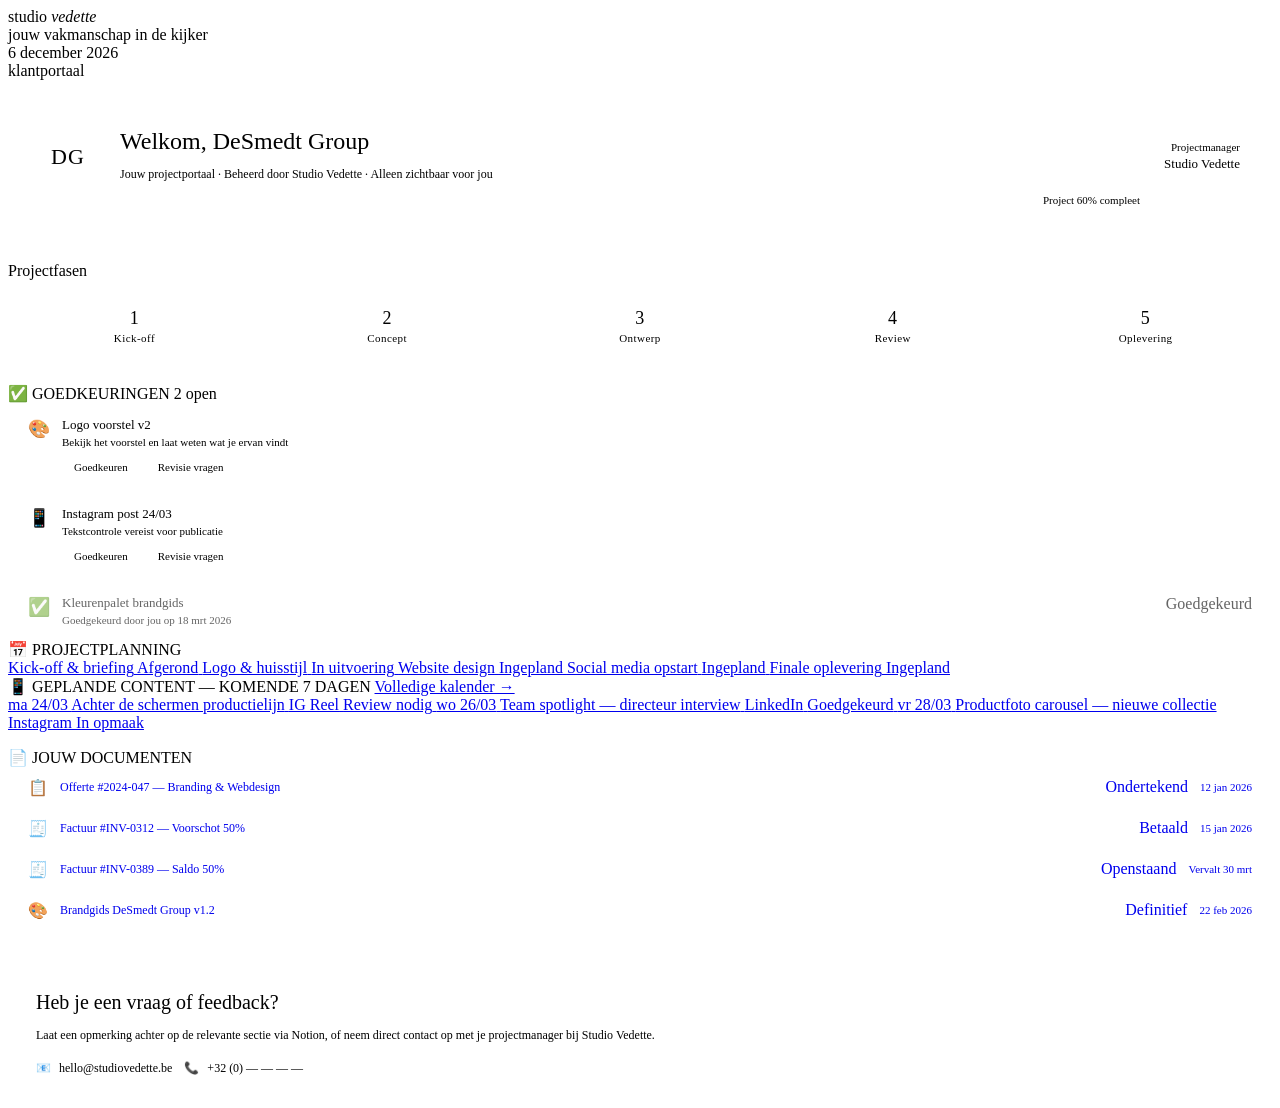
==== klantportaal.html @ 2a38ac0f "Add files via upload" ====
<!DOCTYPE html>
<html lang="nl">
<head>
<meta charset="UTF-8">
<meta name="viewport" content="width=device-width, initial-scale=1.0">
<title>Studio Vedette — Klantportaal</title>
<link rel="stylesheet" href="assets/style.css">
<style>
  .portal-intro {
    background: var(--white);
    border: 1px solid var(--border);
    border-top: 3px solid var(--olive);
    border-radius: var(--radius-lg);
    padding: 28px 32px;
    margin-bottom: 28px;
    display: flex;
    align-items: center;
    gap: 24px;
  }
  .portal-avatar {
    width: 56px; height: 56px;
    border-radius: 50%;
    background: var(--olive);
    display: flex; align-items: center; justify-content: center;
    font-family: var(--font-serif);
    font-size: 22px;
    font-weight: 300;
    color: var(--gold-light);
    flex-shrink: 0;
    letter-spacing: 0.05em;
  }
  .portal-intro-text h2 {
    font-family: var(--font-serif);
    font-size: 24px;
    font-weight: 400;
    color: var(--ink);
    margin-bottom: 4px;
  }
  .portal-intro-text p {
    font-size: 12px;
    color: var(--ink-muted);
    margin-bottom: 12px;
  }
  .progress-wrap {
    display: flex; align-items: center; gap: 12px;
  }
  .progress-bar-bg {
    flex: 1; height: 4px;
    background: var(--border);
    border-radius: 2px;
    overflow: hidden;
  }
  .progress-bar-fill {
    height: 100%;
    background: linear-gradient(90deg, var(--olive) 0%, var(--gold) 100%);
    border-radius: 2px;
    transition: width 0.6s ease;
  }
  .progress-label {
    font-size: 11px;
    color: var(--ink-muted);
    white-space: nowrap;
  }
  .phase-flow {
    display: flex;
    gap: 0;
    margin-bottom: 28px;
    border-radius: var(--radius);
    overflow: hidden;
    border: 1px solid var(--border);
  }
  .phase {
    flex: 1;
    padding: 12px 10px;
    text-align: center;
    font-size: 11px;
    background: var(--white);
    color: var(--ink-muted);
    border-right: 1px solid var(--border);
    letter-spacing: 0.04em;
  }
  .phase:last-child { border-right: none; }
  .phase.done {
    background: var(--success-bg);
    color: var(--success);
  }
  .phase.active {
    background: var(--olive);
    color: var(--gold-light);
    font-weight: 500;
  }
  .phase-num {
    font-family: var(--font-serif);
    font-size: 18px;
    font-weight: 300;
    display: block;
    margin-bottom: 3px;
  }
  .goedkeuring-item {
    display: flex;
    align-items: flex-start;
    gap: 12px;
    padding: 14px 20px;
    border-bottom: 1px solid var(--border);
    transition: background 0.1s;
  }
  .goedkeuring-item:last-child { border-bottom: none; }
  .goedkeuring-item:hover { background: var(--olive-bg); }
  .gi-icon { font-size: 18px; flex-shrink: 0; margin-top: 1px; }
  .gi-body { flex: 1; }
  .gi-title { font-size: 13px; font-weight: 500; color: var(--ink); margin-bottom: 3px; }
  .gi-sub { font-size: 11px; color: var(--ink-muted); }
  .gi-action { display: flex; gap: 6px; margin-top: 8px; }
  .gi-btn {
    font-size: 11px;
    padding: 5px 12px;
    border-radius: 16px;
    border: 1px solid var(--border);
    background: var(--white);
    color: var(--ink);
    cursor: pointer;
    font-family: var(--font-sans);
    text-decoration: none;
    transition: all 0.1s;
  }
  .gi-btn.approve { background: var(--olive); color: var(--gold-light); border-color: var(--olive); }
  .gi-btn.approve:hover { background: var(--olive-dark); }
  .gi-btn:hover { border-color: var(--gold); }
  .doc-row {
    display: flex; align-items: center; gap: 12px;
    padding: 11px 20px;
    border-bottom: 1px solid var(--border);
    text-decoration: none;
    transition: background 0.1s;
  }
  .doc-row:last-child { border-bottom: none; }
  .doc-row:hover { background: var(--olive-bg); }
  .doc-icon { font-size: 16px; flex-shrink: 0; }
  .doc-name { flex: 1; font-size: 12px; color: var(--ink); }
  .doc-date { font-size: 11px; color: var(--ink-muted); white-space: nowrap; }
  .feedback-box {
    background: var(--white);
    border: 1px solid var(--border);
    border-radius: var(--radius-lg);
    padding: 24px 28px;
    margin-top: 16px;
  }
  .feedback-box h3 {
    font-family: var(--font-serif);
    font-size: 20px;
    font-weight: 400;
    color: var(--ink);
    margin-bottom: 8px;
  }
  .feedback-box p {
    font-size: 12px;
    color: var(--ink-muted);
    margin-bottom: 16px;
    line-height: 1.6;
  }
  .feedback-contact {
    display: flex; gap: 12px; flex-wrap: wrap;
  }
  .fc-item {
    display: flex; align-items: center; gap: 8px;
    font-size: 12px; color: var(--ink-muted);
  }
  .fc-item strong { color: var(--ink); font-weight: 500; }
</style>
</head>
<body>

<!-- HEADER -->
<header class="sv-header">
  <div class="sv-header-inner">
    <div class="sv-logo-block">
      <div class="sv-logo-name">studio <em>vedette</em></div>
      <div class="sv-logo-rule"></div>
      <div class="sv-logo-tagline">jouw vakmanschap in de kijker</div>
    </div>
    <div class="sv-header-meta">
      <div class="sv-date-badge" id="datebadge">—</div>
      <div class="sv-greeting">klantportaal</div>
    </div>
  </div>
</header>

<!-- MAIN -->
<main class="sv-main">

  <!-- KLANT INTRO -->
  <div class="portal-intro sv-animate sv-delay-1">
    <div class="portal-avatar">DG</div>
    <div class="portal-intro-text" style="flex:1">
      <h2>Welkom, DeSmedt Group</h2>
      <p>Jouw projectportaal · Beheerd door Studio Vedette · Alleen zichtbaar voor jou</p>
      <div class="progress-wrap">
        <div class="progress-bar-bg">
          <div class="progress-bar-fill" style="width: 60%"></div>
        </div>
        <span class="progress-label">Project 60% compleet</span>
      </div>
    </div>
    <div style="text-align:right">
      <div style="font-size:11px;color:var(--ink-muted);margin-bottom:3px">Projectmanager</div>
      <div style="font-size:13px;font-weight:500;color:var(--ink)">Studio Vedette</div>
    </div>
  </div>

  <!-- FASES -->
  <p class="sv-section-label sv-animate sv-delay-1">Projectfasen</p>
  <div class="phase-flow sv-animate sv-delay-1">
    <div class="phase done"><span class="phase-num">1</span>Kick-off</div>
    <div class="phase done"><span class="phase-num">2</span>Concept</div>
    <div class="phase active"><span class="phase-num">3</span>Ontwerp</div>
    <div class="phase"><span class="phase-num">4</span>Review</div>
    <div class="phase"><span class="phase-num">5</span>Oplevering</div>
  </div>

  <!-- GOEDKEURINGEN + PLANNING -->
  <div class="sv-two-col sv-animate sv-delay-2">

    <div class="sv-card">
      <div class="sv-card-header">
        <span class="sv-card-title">✅ GOEDKEURINGEN</span>
        <span class="sv-badge sv-badge-amber">2 open</span>
      </div>
      <div class="goedkeuring-item">
        <span class="gi-icon">🎨</span>
        <div class="gi-body">
          <div class="gi-title">Logo voorstel v2</div>
          <div class="gi-sub">Bekijk het voorstel en laat weten wat je ervan vindt</div>
          <div class="gi-action">
            <a class="gi-btn approve" href="#" target="_blank">Goedkeuren</a>
            <a class="gi-btn" href="#" target="_blank">Revisie vragen</a>
          </div>
        </div>
      </div>
      <div class="goedkeuring-item">
        <span class="gi-icon">📱</span>
        <div class="gi-body">
          <div class="gi-title">Instagram post 24/03</div>
          <div class="gi-sub">Tekstcontrole vereist voor publicatie</div>
          <div class="gi-action">
            <a class="gi-btn approve" href="#" target="_blank">Goedkeuren</a>
            <a class="gi-btn" href="#" target="_blank">Revisie vragen</a>
          </div>
        </div>
      </div>
      <div class="goedkeuring-item" style="opacity:0.6">
        <span class="gi-icon">✅</span>
        <div class="gi-body">
          <div class="gi-title">Kleurenpalet brandgids</div>
          <div class="gi-sub">Goedgekeurd door jou op 18 mrt 2026</div>
        </div>
        <span class="sv-badge sv-badge-green">Goedgekeurd</span>
      </div>
    </div>

    <div class="sv-card">
      <div class="sv-card-header">
        <span class="sv-card-title">📅 PROJECTPLANNING</span>
      </div>
      <a class="sv-row" href="#" target="_blank">
        <span class="sv-dot sv-dot-green"></span>
        <span class="sv-row-name">Kick-off & briefing</span>
        <span class="sv-badge sv-badge-green">Afgerond</span>
      </a>
      <a class="sv-row" href="#" target="_blank">
        <span class="sv-dot sv-dot-green"></span>
        <span class="sv-row-name">Logo & huisstijl</span>
        <span class="sv-badge sv-badge-blue">In uitvoering</span>
      </a>
      <a class="sv-row" href="#" target="_blank">
        <span class="sv-dot sv-dot-gray"></span>
        <span class="sv-row-name">Website design</span>
        <span class="sv-badge sv-badge-gray">Ingepland</span>
      </a>
      <a class="sv-row" href="#" target="_blank">
        <span class="sv-dot sv-dot-gray"></span>
        <span class="sv-row-name">Social media opstart</span>
        <span class="sv-badge sv-badge-gray">Ingepland</span>
      </a>
      <a class="sv-row" href="#" target="_blank">
        <span class="sv-dot sv-dot-gray"></span>
        <span class="sv-row-name">Finale oplevering</span>
        <span class="sv-badge sv-badge-gray">Ingepland</span>
      </a>
    </div>
  </div>

  <!-- CONTENT KALENDER -->
  <div class="sv-card sv-animate sv-delay-3" style="margin-bottom:16px">
    <div class="sv-card-header">
      <span class="sv-card-title">📱 GEPLANDE CONTENT — KOMENDE 7 DAGEN</span>
      <a class="sv-card-link" href="#" target="_blank">Volledige kalender →</a>
    </div>
    <a class="sv-content-row" href="#" target="_blank">
      <span class="sv-content-date">ma 24/03</span>
      <span class="sv-content-name">Achter de schermen productielijn</span>
      <span class="sv-chip">IG Reel</span>
      <span class="sv-badge sv-badge-amber">Review nodig</span>
    </a>
    <a class="sv-content-row" href="#" target="_blank">
      <span class="sv-content-date">wo 26/03</span>
      <span class="sv-content-name">Team spotlight — directeur interview</span>
      <span class="sv-chip">LinkedIn</span>
      <span class="sv-badge sv-badge-green">Goedgekeurd</span>
    </a>
    <a class="sv-content-row" href="#" target="_blank">
      <span class="sv-content-date">vr 28/03</span>
      <span class="sv-content-name">Productfoto carousel — nieuwe collectie</span>
      <span class="sv-chip">Instagram</span>
      <span class="sv-badge sv-badge-gray">In opmaak</span>
    </a>
  </div>

  <!-- DOCUMENTEN -->
  <div class="sv-card sv-animate sv-delay-4" style="margin-bottom:16px">
    <div class="sv-card-header">
      <span class="sv-card-title">📄 JOUW DOCUMENTEN</span>
    </div>
    <a class="doc-row" href="#" target="_blank">
      <span class="doc-icon">📋</span>
      <span class="doc-name">Offerte #2024-047 — Branding & Webdesign</span>
      <span class="sv-badge sv-badge-green">Ondertekend</span>
      <span class="doc-date">12 jan 2026</span>
    </a>
    <a class="doc-row" href="#" target="_blank">
      <span class="doc-icon">🧾</span>
      <span class="doc-name">Factuur #INV-0312 — Voorschot 50%</span>
      <span class="sv-badge sv-badge-green">Betaald</span>
      <span class="doc-date">15 jan 2026</span>
    </a>
    <a class="doc-row" href="#" target="_blank">
      <span class="doc-icon">🧾</span>
      <span class="doc-name">Factuur #INV-0389 — Saldo 50%</span>
      <span class="sv-badge sv-badge-amber">Openstaand</span>
      <span class="doc-date">Vervalt 30 mrt</span>
    </a>
    <a class="doc-row" href="#" target="_blank">
      <span class="doc-icon">🎨</span>
      <span class="doc-name">Brandgids DeSmedt Group v1.2</span>
      <span class="sv-badge sv-badge-gold">Definitief</span>
      <span class="doc-date">22 feb 2026</span>
    </a>
  </div>

  <!-- FEEDBACK -->
  <div class="feedback-box sv-animate sv-delay-5">
    <h3>Heb je een vraag of feedback?</h3>
    <p>Laat een opmerking achter op de relevante sectie via Notion, of neem direct contact op met je projectmanager bij Studio Vedette.</p>
    <div class="feedback-contact">
      <div class="fc-item">📧 <strong>hello@studiovedette.be</strong></div>
      <div class="fc-item">📞 <strong>+32 (0) — — — —</strong></div>
    </div>
  </div>

</main>

<script>
  const now = new Date();
  const maanden = ['januari','februari','maart','april','mei','juni','juli','augustus','september','oktober','november','december'];
  document.getElementById('datebadge').textContent =
    `${now.getDate()} ${maanden[now.getMonth()]} ${now.getFullYear()}`;
</script>
</body>
</html>
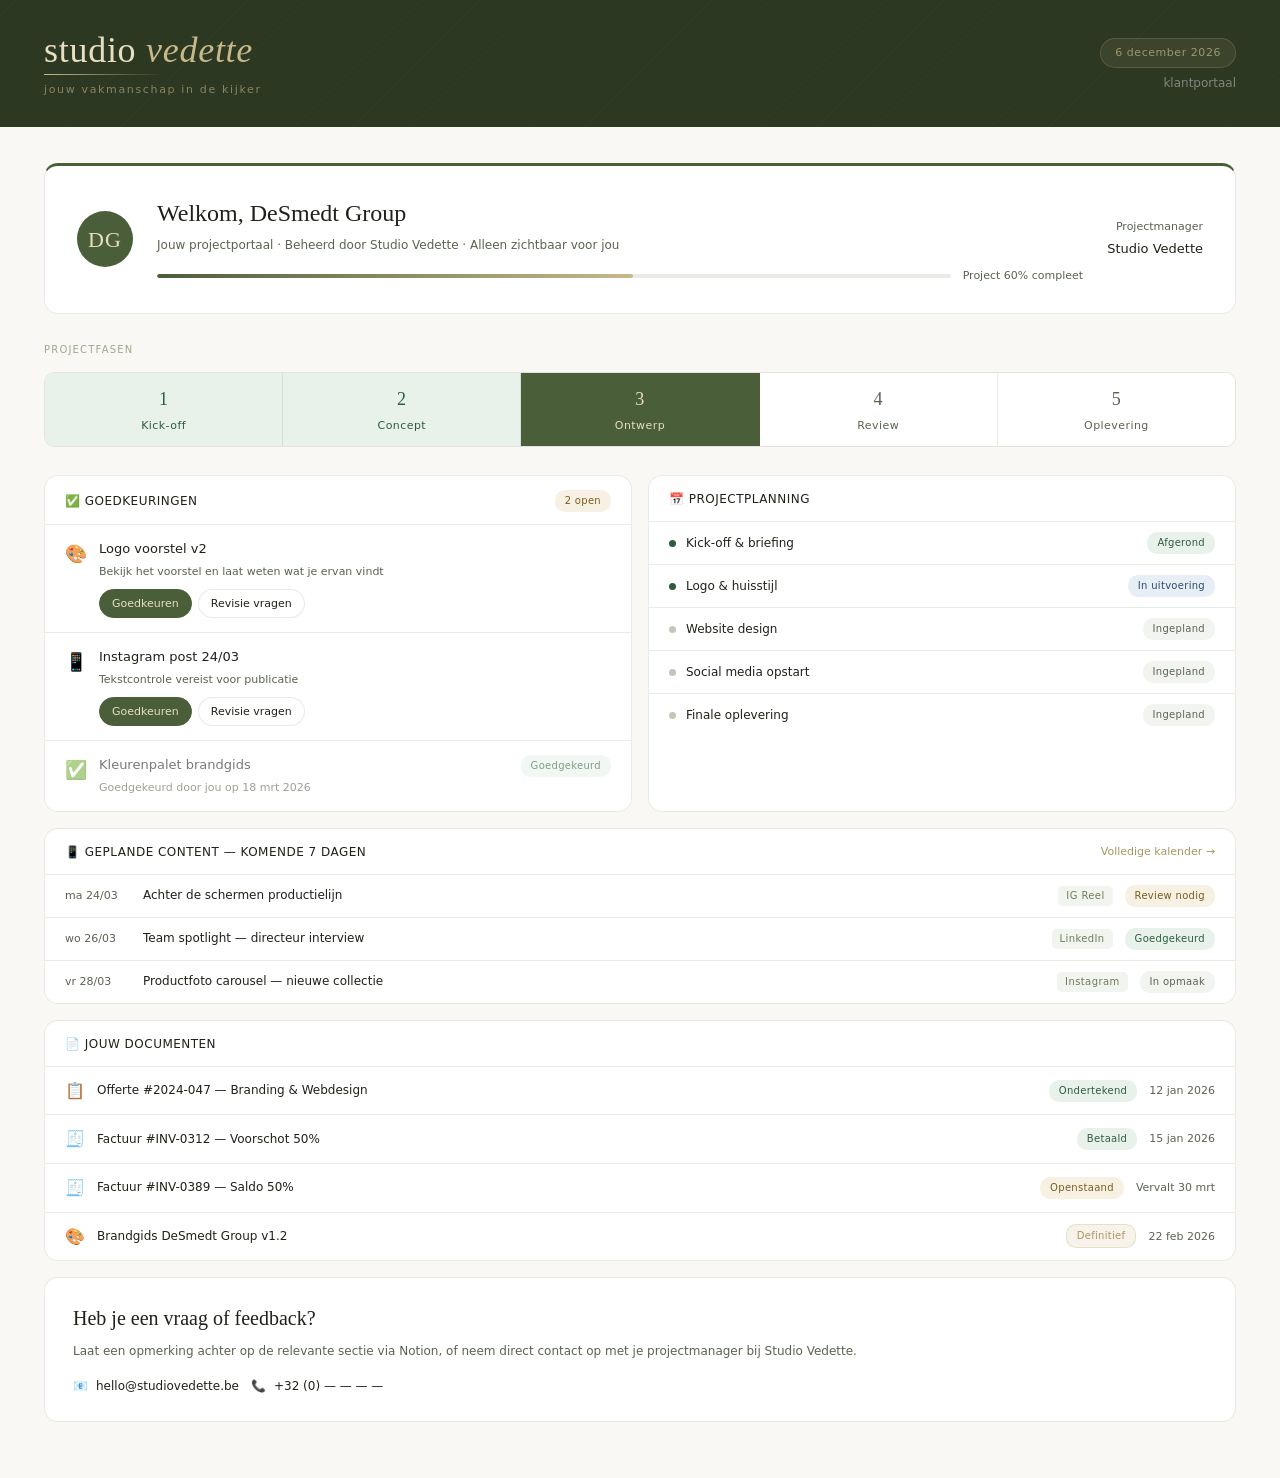
==== commit ae89ecd6: "Add files via upload" ====
--- a/klantportaal.html
+++ b/klantportaal.html
@@ -4,7 +4,455 @@
 <meta charset="UTF-8">
 <meta name="viewport" content="width=device-width, initial-scale=1.0">
 <title>Studio Vedette — Klantportaal</title>
-<link rel="stylesheet" href="assets/style.css">
+<style>
+/* ============================================================
+   STUDIO VEDETTE — Gedeelde huisstijl
+   Gebruik in elke pagina: <link rel="stylesheet" href="assets/style.css">
+   ============================================================ */
+
+@import url('https://fonts.googleapis.com/css2?family=Cormorant+Garamond:ital,wght@0,300;0,400;0,500;1,300;1,400&family=Jost:wght@300;400;500&display=swap');
+
+*, *::before, *::after { box-sizing: border-box; margin: 0; padding: 0; }
+
+:root {
+  /* Huisstijl Studio Vedette */
+  --olive:        #4a5e3a;
+  --olive-dark:   #3a4a2d;
+  --olive-deep:   #2c3822;
+  --olive-light:  #6a7e58;
+  --olive-mist:   #e8ede3;
+  --olive-bg:     #f2f4ef;
+
+  --gold:         #c8b98a;
+  --gold-dark:    #a89660;
+  --gold-light:   #e8dfc0;
+  --gold-pale:    #f7f3ea;
+
+  --cream:        #faf8f4;
+  --white:        #ffffff;
+  --ink:          #1e2218;
+  --ink-muted:    #5a6350;
+  --ink-faint:    #9aab8a;
+
+  --border:       rgba(74, 94, 58, 0.12);
+  --border-gold:  rgba(200, 185, 138, 0.35);
+
+  /* Semantisch */
+  --danger:       #8b3a2e;
+  --danger-bg:    #f7eeec;
+  --warning:      #7a5c1e;
+  --warning-bg:   #f7f1e3;
+  --success:      #2d5c3a;
+  --success-bg:   #e8f2eb;
+  --info:         #2a4a6e;
+  --info-bg:      #e8eef6;
+
+  --radius:       10px;
+  --radius-sm:    6px;
+  --radius-lg:    14px;
+
+  --font-serif:   'Cormorant Garamond', Georgia, serif;
+  --font-sans:    'Jost', system-ui, sans-serif;
+}
+
+body {
+  font-family: var(--font-sans);
+  background: var(--cream);
+  color: var(--ink);
+  line-height: 1.6;
+  -webkit-font-smoothing: antialiased;
+}
+
+/* ── HEADER ──────────────────────────────────────── */
+.sv-header {
+  background: var(--olive-deep);
+  position: relative;
+  overflow: hidden;
+}
+
+.sv-header::before {
+  content: '';
+  position: absolute;
+  inset: 0;
+  background:
+    repeating-linear-gradient(
+      -45deg,
+      transparent,
+      transparent 40px,
+      rgba(200,185,138,0.03) 40px,
+      rgba(200,185,138,0.03) 41px
+    );
+  pointer-events: none;
+}
+
+.sv-header-inner {
+  position: relative;
+  padding: 32px 44px 28px;
+  display: flex;
+  align-items: center;
+  justify-content: space-between;
+  gap: 24px;
+}
+
+.sv-logo-block { display: flex; flex-direction: column; gap: 6px; }
+
+.sv-logo-name {
+  font-family: var(--font-serif);
+  font-size: 36px;
+  font-weight: 300;
+  color: var(--gold-light);
+  letter-spacing: 0.02em;
+  line-height: 1;
+}
+
+.sv-logo-name em {
+  font-style: italic;
+  color: var(--gold);
+}
+
+.sv-logo-rule {
+  width: 120px;
+  height: 1px;
+  background: linear-gradient(90deg, var(--gold) 0%, transparent 100%);
+}
+
+.sv-logo-tagline {
+  font-family: var(--font-sans);
+  font-size: 11px;
+  font-weight: 300;
+  color: rgba(200,185,138,0.6);
+  letter-spacing: 0.15em;
+  text-transform: lowercase;
+}
+
+.sv-header-meta {
+  display: flex;
+  flex-direction: column;
+  align-items: flex-end;
+  gap: 6px;
+}
+
+.sv-date-badge {
+  background: rgba(200,185,138,0.1);
+  border: 1px solid rgba(200,185,138,0.2);
+  border-radius: 20px;
+  padding: 5px 14px;
+  font-size: 11px;
+  font-weight: 300;
+  color: rgba(200,185,138,0.7);
+  letter-spacing: 0.05em;
+}
+
+.sv-greeting {
+  font-size: 12px;
+  font-weight: 300;
+  color: rgba(255,255,255,0.4);
+}
+
+/* ── NAV STRIP ───────────────────────────────────── */
+.sv-nav-strip {
+  background: var(--olive);
+  padding: 0 44px;
+  display: flex;
+  gap: 2px;
+  border-bottom: 1px solid rgba(0,0,0,0.1);
+}
+
+.sv-nav-strip a {
+  font-size: 11px;
+  font-weight: 400;
+  color: rgba(255,255,255,0.55);
+  text-decoration: none;
+  padding: 10px 14px;
+  letter-spacing: 0.06em;
+  text-transform: uppercase;
+  border-bottom: 2px solid transparent;
+  transition: color 0.15s, border-color 0.15s;
+  white-space: nowrap;
+}
+
+.sv-nav-strip a:hover,
+.sv-nav-strip a.active {
+  color: var(--gold);
+  border-bottom-color: var(--gold);
+}
+
+/* ── MAIN CONTAINER ──────────────────────────────── */
+.sv-main {
+  padding: 36px 44px 56px;
+  max-width: 1280px;
+}
+
+/* ── SECTION LABEL ───────────────────────────────── */
+.sv-section-label {
+  font-size: 10px;
+  font-weight: 500;
+  letter-spacing: 0.12em;
+  text-transform: uppercase;
+  color: var(--ink-faint);
+  margin-bottom: 14px;
+}
+
+/* ── STAT CARDS ──────────────────────────────────── */
+.sv-stats {
+  display: grid;
+  grid-template-columns: repeat(4, 1fr);
+  gap: 12px;
+  margin-bottom: 40px;
+}
+
+.sv-stat {
+  background: var(--white);
+  border: 1px solid var(--border);
+  border-radius: var(--radius-lg);
+  padding: 22px 24px 20px;
+  cursor: pointer;
+  text-decoration: none;
+  display: block;
+  transition: transform 0.15s, border-color 0.15s, box-shadow 0.15s;
+  position: relative;
+  overflow: hidden;
+}
+
+.sv-stat::after {
+  content: '';
+  position: absolute;
+  bottom: 0; left: 0; right: 0;
+  height: 3px;
+  background: var(--gold);
+  transform: scaleX(0);
+  transform-origin: left;
+  transition: transform 0.2s ease;
+}
+
+.sv-stat:hover { transform: translateY(-2px); border-color: var(--border-gold); box-shadow: 0 4px 20px rgba(74,94,58,0.08); }
+.sv-stat:hover::after { transform: scaleX(1); }
+
+.sv-stat-icon { font-size: 18px; margin-bottom: 14px; display: block; }
+.sv-stat-label { font-size: 10px; font-weight: 500; letter-spacing: 0.1em; text-transform: uppercase; color: var(--ink-faint); margin-bottom: 6px; }
+.sv-stat-value { font-family: var(--font-serif); font-size: 30px; font-weight: 400; color: var(--ink); line-height: 1; margin-bottom: 5px; }
+.sv-stat-delta { font-size: 11px; color: var(--ink-muted); }
+.sv-stat.is-warning .sv-stat-value { color: var(--danger); }
+.sv-stat.is-positive .sv-stat-value { color: var(--olive); }
+
+/* ── NAV TILES ───────────────────────────────────── */
+.sv-tiles {
+  display: grid;
+  grid-template-columns: repeat(4, 1fr);
+  gap: 10px;
+  margin-bottom: 10px;
+}
+
+.sv-tiles.row2 {
+  grid-template-columns: repeat(3, 1fr);
+  margin-bottom: 40px;
+}
+
+.sv-tile {
+  background: var(--white);
+  border: 1px solid var(--border);
+  border-radius: var(--radius);
+  padding: 18px 20px;
+  cursor: pointer;
+  text-decoration: none;
+  display: block;
+  transition: all 0.15s;
+}
+
+.sv-tile:hover {
+  border-color: var(--gold);
+  background: var(--gold-pale);
+  transform: translateY(-1px);
+}
+
+.sv-tile-icon { font-size: 20px; margin-bottom: 10px; display: block; }
+.sv-tile-title { font-size: 13px; font-weight: 500; color: var(--ink); margin-bottom: 3px; }
+.sv-tile-sub { font-size: 11px; color: var(--ink-muted); }
+
+/* ── QUICK ACTIONS ───────────────────────────────── */
+.sv-actions {
+  display: flex;
+  gap: 8px;
+  flex-wrap: wrap;
+  margin-bottom: 40px;
+}
+
+.sv-btn {
+  display: inline-flex;
+  align-items: center;
+  gap: 8px;
+  padding: 10px 18px;
+  background: var(--olive);
+  color: var(--gold-light);
+  border: 1px solid transparent;
+  border-radius: 24px;
+  font-family: var(--font-sans);
+  font-size: 12px;
+  font-weight: 400;
+  letter-spacing: 0.03em;
+  cursor: pointer;
+  text-decoration: none;
+  transition: all 0.15s;
+}
+
+.sv-btn:hover {
+  background: var(--olive-dark);
+  color: var(--gold);
+  border-color: var(--gold-dark);
+}
+
+.sv-btn-plus {
+  width: 18px; height: 18px;
+  background: var(--gold);
+  border-radius: 50%;
+  display: inline-flex; align-items: center; justify-content: center;
+  font-size: 15px; line-height: 1;
+  color: var(--olive-deep);
+  font-weight: 400;
+  flex-shrink: 0;
+}
+
+/* ── DIVIDER ─────────────────────────────────────── */
+.sv-divider {
+  border: none;
+  border-top: 1px solid var(--border);
+  margin: 36px 0;
+}
+
+/* ── CARDS (lijsten) ─────────────────────────────── */
+.sv-two-col { display: grid; grid-template-columns: 1fr 1fr; gap: 16px; margin-bottom: 16px; }
+
+.sv-card {
+  background: var(--white);
+  border: 1px solid var(--border);
+  border-radius: var(--radius-lg);
+  overflow: hidden;
+}
+
+.sv-card-header {
+  padding: 14px 20px 12px;
+  border-bottom: 1px solid var(--border);
+  display: flex;
+  align-items: center;
+  justify-content: space-between;
+}
+
+.sv-card-title { font-size: 12px; font-weight: 500; letter-spacing: 0.04em; color: var(--ink); }
+.sv-card-link { font-size: 11px; color: var(--gold-dark); text-decoration: none; transition: color 0.1s; }
+.sv-card-link:hover { color: var(--olive); }
+
+.sv-row {
+  display: flex;
+  align-items: center;
+  gap: 10px;
+  padding: 10px 20px;
+  border-bottom: 1px solid var(--border);
+  text-decoration: none;
+  transition: background 0.1s;
+}
+.sv-row:last-child { border-bottom: none; }
+.sv-row:hover { background: var(--olive-bg); }
+
+.sv-dot { width: 7px; height: 7px; border-radius: 50%; flex-shrink: 0; }
+.sv-dot-red    { background: var(--danger); }
+.sv-dot-amber  { background: #c07820; }
+.sv-dot-blue   { background: var(--info); }
+.sv-dot-green  { background: var(--success); }
+.sv-dot-gray   { background: #c0c8b8; }
+
+.sv-row-name { flex: 1; font-size: 12px; color: var(--ink); }
+.sv-row-date { font-size: 11px; color: var(--ink-muted); white-space: nowrap; }
+
+/* ── BADGES ──────────────────────────────────────── */
+.sv-badge {
+  font-size: 10px;
+  padding: 3px 10px;
+  border-radius: 10px;
+  font-weight: 500;
+  white-space: nowrap;
+  letter-spacing: 0.03em;
+}
+.sv-badge-red    { background: var(--danger-bg); color: var(--danger); }
+.sv-badge-amber  { background: var(--warning-bg); color: var(--warning); }
+.sv-badge-blue   { background: var(--info-bg); color: var(--info); }
+.sv-badge-green  { background: var(--success-bg); color: var(--success); }
+.sv-badge-gray   { background: var(--olive-bg); color: var(--ink-muted); }
+.sv-badge-gold   { background: var(--gold-pale); color: var(--gold-dark); border: 1px solid var(--border-gold); }
+
+/* ── PLATFORM CHIP ───────────────────────────────── */
+.sv-chip {
+  font-size: 10px;
+  padding: 2px 8px;
+  border-radius: 5px;
+  background: var(--olive-bg);
+  color: var(--olive-light);
+  font-weight: 500;
+  letter-spacing: 0.04em;
+}
+
+/* ── CONTENT RIJEN ───────────────────────────────── */
+.sv-content-row {
+  display: flex;
+  align-items: center;
+  gap: 12px;
+  padding: 10px 20px;
+  border-bottom: 1px solid var(--border);
+  text-decoration: none;
+  transition: background 0.1s;
+}
+.sv-content-row:last-child { border-bottom: none; }
+.sv-content-row:hover { background: var(--olive-bg); }
+.sv-content-date { font-size: 11px; color: var(--ink-muted); width: 66px; flex-shrink: 0; }
+.sv-content-name { flex: 1; font-size: 12px; color: var(--ink); }
+
+/* ── FOOTER NOTE ─────────────────────────────────── */
+.sv-footer-note {
+  background: var(--olive-bg);
+  border: 1px solid var(--border);
+  border-left: 3px solid var(--gold);
+  border-radius: 0 var(--radius-sm) var(--radius-sm) 0;
+  padding: 12px 18px;
+  display: flex;
+  align-items: center;
+  gap: 10px;
+  font-size: 12px;
+  color: var(--ink-muted);
+}
+
+.sv-footer-note strong { color: var(--ink); font-weight: 500; }
+
+/* ── ANIMATIES ───────────────────────────────────── */
+@keyframes sv-fade-up {
+  from { opacity: 0; transform: translateY(10px); }
+  to   { opacity: 1; transform: translateY(0); }
+}
+
+.sv-animate { animation: sv-fade-up 0.4s ease both; }
+.sv-delay-1 { animation-delay: 0.05s; }
+.sv-delay-2 { animation-delay: 0.10s; }
+.sv-delay-3 { animation-delay: 0.15s; }
+.sv-delay-4 { animation-delay: 0.20s; }
+.sv-delay-5 { animation-delay: 0.25s; }
+.sv-delay-6 { animation-delay: 0.30s; }
+.sv-delay-7 { animation-delay: 0.35s; }
+
+/* ── RESPONSIVE ──────────────────────────────────── */
+@media (max-width: 960px) {
+  .sv-header-inner, .sv-main { padding-left: 24px; padding-right: 24px; }
+  .sv-nav-strip { padding: 0 24px; overflow-x: auto; }
+  .sv-stats { grid-template-columns: repeat(2, 1fr); }
+  .sv-tiles { grid-template-columns: repeat(2, 1fr); }
+  .sv-tiles.row2 { grid-template-columns: repeat(2, 1fr); }
+  .sv-two-col { grid-template-columns: 1fr; }
+}
+
+@media (max-width: 520px) {
+  .sv-stats { grid-template-columns: 1fr 1fr; }
+  .sv-tiles, .sv-tiles.row2 { grid-template-columns: 1fr 1fr; }
+  .sv-logo-name { font-size: 28px; }
+}
+
+</style>
 <style>
   .portal-intro {
     background: var(--white);
